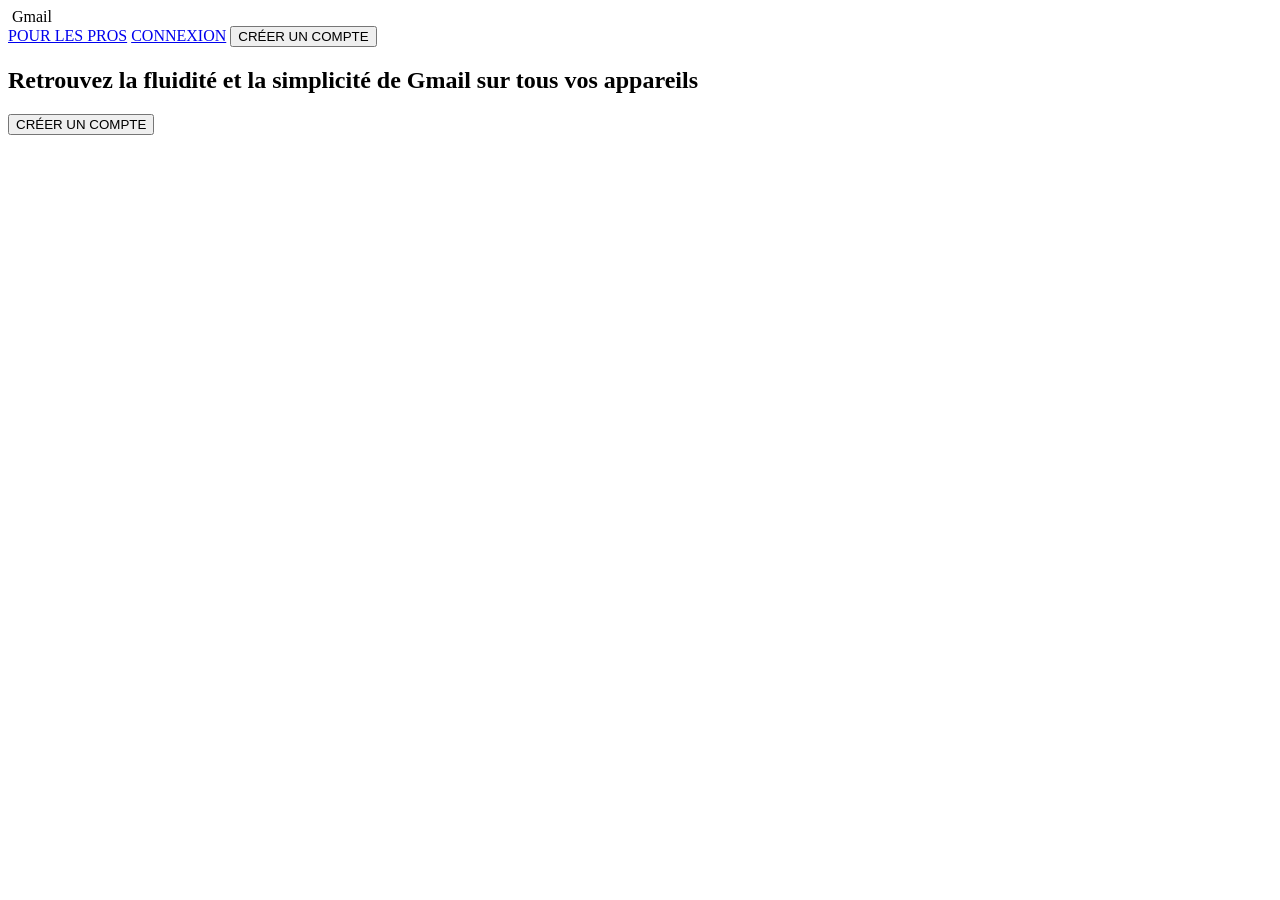
==== index.html @ f44b4d9e "move index" ====
<!DOCTYPE html>
<html lang="en">

<head>
    <meta charset="UTF-8">
    <meta name="viewport" content="width=device-width, initial-scale=1.0">
    <title>Connexion - Gmail</title>
    <link rel="stylesheet" href="css/style.css">
</head>

<body>
    <header>
        <div class="logo">
            <img src="favicon/gmail.png" alt="">
            <span>Gmail</span>
        </div>
        <nav>
            <a href="#">POUR LES PROS</a>
            <a href="#">CONNEXION</a>
            <button>CRÉER UN COMPTE</button>
        </nav>
    </header>
    <main>
        <section class="sec-1">
            <div class="content">
                <h1>Retrouvez la fluidité et la simplicité de Gmail sur tous vos appareils</h1>
                <button>CRÉER UN COMPTE</button>
            </div>
            <div class="arrow-container">
                <div class="arrow"><img src="fleche-vers-le-bas.png" alt=""></div>
            </div>
        </section>
    </main>
    <footer></footer>
</body>

</html>
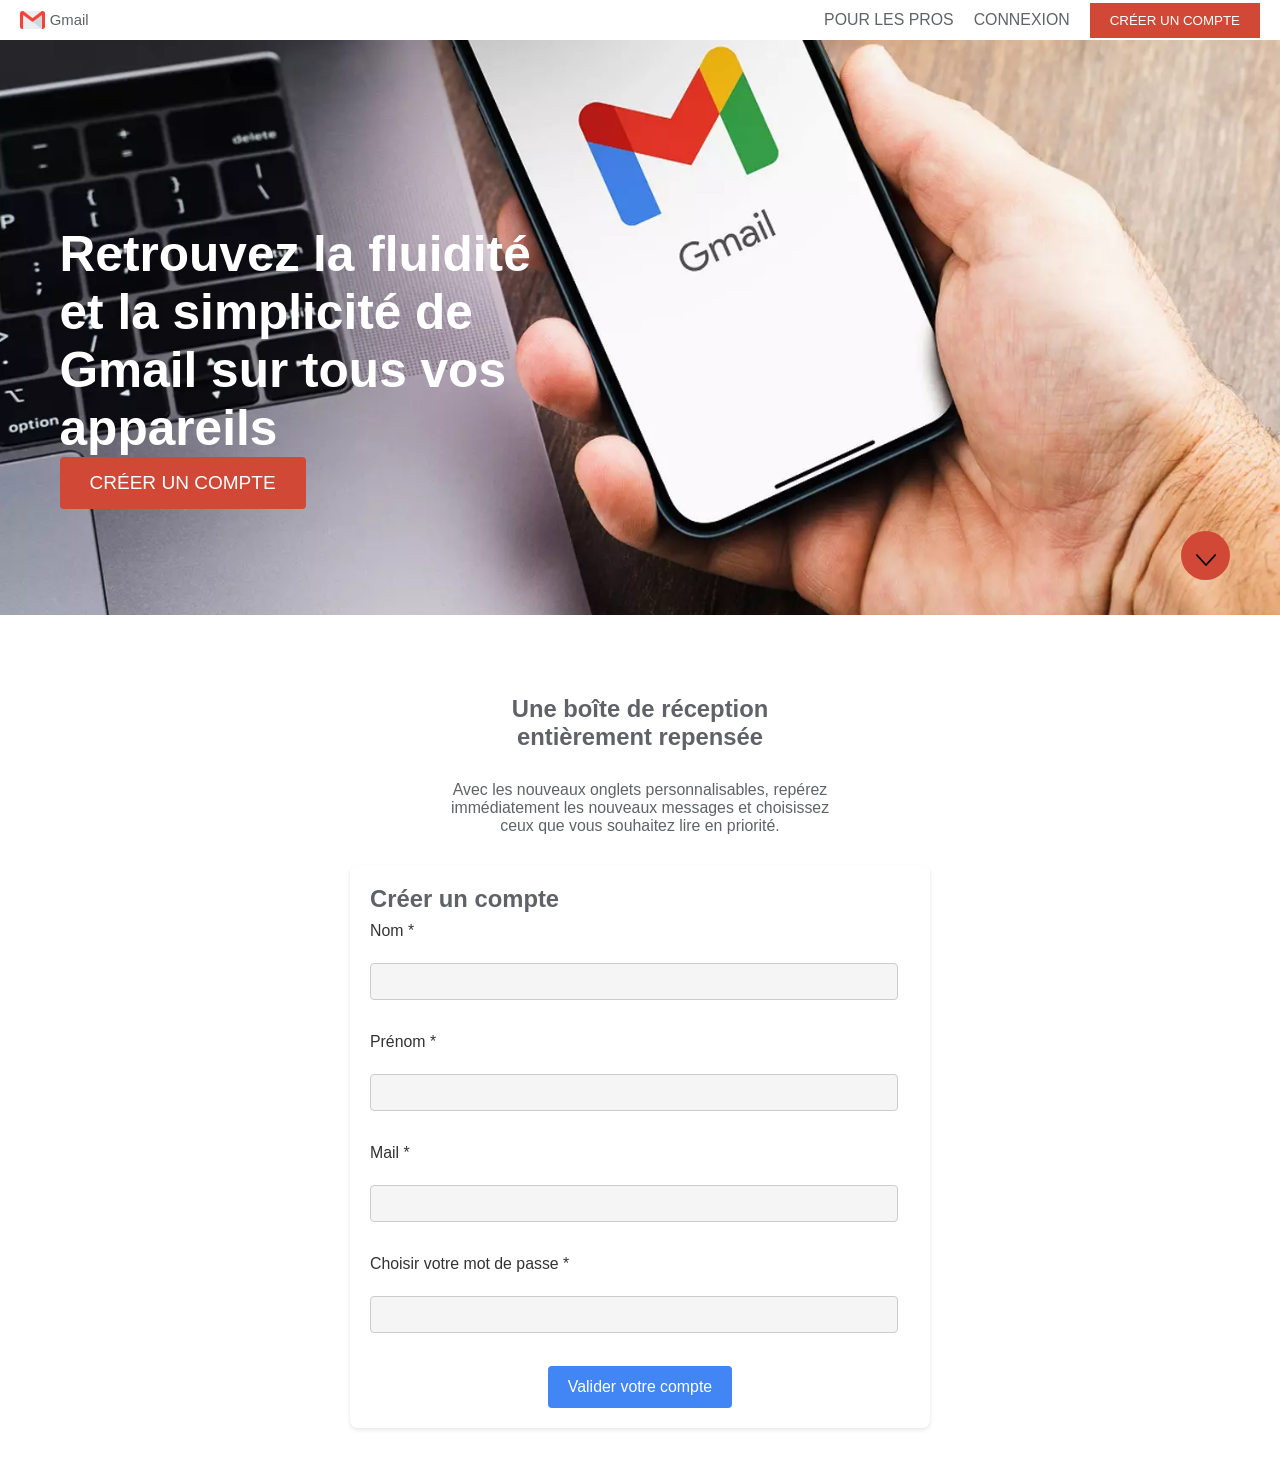
==== commit 9fb5bad6: "formulaire" ====
--- a/index.html
+++ b/index.html
@@ -5,13 +5,13 @@
     <meta charset="UTF-8">
     <meta name="viewport" content="width=device-width, initial-scale=1.0">
     <title>Connexion - Gmail</title>
-    <link rel="stylesheet" href="css/style.css">
+    <link rel="stylesheet" href="public/css/style.css">
 </head>
 
 <body>
     <header>
         <div class="logo">
-            <img src="favicon/gmail.png" alt="">
+            <img src="public/favicon/gmail.png" alt="">
             <span>Gmail</span>
         </div>
         <nav>
@@ -27,7 +27,31 @@
                 <button>CRÉER UN COMPTE</button>
             </div>
             <div class="arrow-container">
-                <div class="arrow"><img src="fleche-vers-le-bas.png" alt=""></div>
+                <div class="arrow"><img src="public/fleche-vers-le-bas.png" alt=""></div>
+            </div>
+        </section>
+        <section class="sec-2">
+            <div class="content">
+                <h1>Une boîte de réception entièrement repensée</h1>
+                <p>Avec les nouveaux onglets personnalisables, repérez immédiatement les nouveaux messages et choisissez ceux que vous souhaitez lire en priorité.</p>
+                <div class="form-container">
+                    <h2>Créer un compte</h2>
+                    <form>
+                        <label for="nom">Nom *</label><br>
+                        <input type="text" id="nom" name="nom"><br><br>
+    
+                        <label for="prenom">Prénom *</label><br>
+                        <input type="text" id="prenom" name="prenom"><br><br>
+    
+                        <label for="mail">Mail *</label><br>
+                        <input type="email" id="mail" name="mail"><br><br>
+    
+                        <label for="motdepasse">Choisir votre mot de passe *</label><br>
+                        <input type="password" id="motdepasse" name="motdepasse"><br><br>
+    
+                        <div class="btn"><button type="submit">Valider votre compte</button></div>
+                    </form>
+                </div>
             </div>
         </section>
     </main>
--- a/public/css/style.css
+++ b/public/css/style.css
@@ -0,0 +1,212 @@
+@import url(./reset.css);
+
+header {
+    position: fixed;
+    top: 0;
+    left: 0;
+    width: 100%;
+    display: flex;
+    justify-content: space-between;
+    /* Espacement entre le logo et la navigation */
+    align-items: center;
+    /* Alignement vertical */
+    padding: 20px;
+    background-color: white;
+    height: 2.5rem;
+    
+}
+
+header .logo img {
+    height: 2.5rem;
+    /* Ajuste la hauteur du logo */
+}
+
+header .logo {
+    display: flex;
+    align-items: center;
+    justify-content: center;
+    column-gap: 0.5rem;
+}
+header .logo span{
+    font-size: 1.5rem;
+    color:  #5f6368;
+}
+nav {
+    display: flex;
+    align-items: center;
+}
+
+nav a {
+    margin-right: 20px;
+    text-decoration: none;
+    color: #5f6368;
+    /* Couleur du texte de la navigation */
+}
+
+nav button {
+    background-color: var(--main-color);
+    /* Couleur du bouton */
+    color: white;
+    padding: 10px 20px;
+    border: none;
+    cursor: pointer;
+    height: 100%;
+}
+.sec-1 {
+            background-image: url('../bg.webp');
+            background-size: cover; /* Ajuste l'image pour couvrir toute la section */
+            background-position: center; /* Centre l'image */
+            background-repeat: no-repeat; /* Empêche la répétition de l'image */
+            height: 50vh; /* Hauteur de la section */
+            color: white; /* Couleur du texte */
+            text-align: center; /* Centrer le texte */
+            display: flex;
+            align-items: center;
+            justify-content: center;
+}
+.sec-1{
+    height: 62rem;
+    padding: 10rem 5rem;
+}
+.sec-1 .content {
+    text-align: left;
+    /* Alignement du texte à gauche */
+    margin-left: 1rem;
+    /* Ajoute un espace entre le texte et l'image */
+    margin-top: 12rem;
+}
+
+.sec-1 h1 {
+    font-size: 5rem;
+    /* Taille du titre */
+    width: 45%;
+}
+
+.sec-1 .content button {
+    background-color: #d14836;
+    color: white;
+    padding: 15px 30px;
+    border: none;
+    border-radius: 4px;
+    cursor: pointer;
+    font-size: 1.2em;
+}
+
+.sec-1 .image img {
+    max-width: 500px;
+    /* Empêche l'image de dépasser la largeur */
+    height: auto;
+}
+.arrow-container {
+    /* Positionnement fixe par rapport à la fenêtre du navigateur */
+    margin-top: 50rem;
+    /* Distance par rapport au bas de l'écran */
+    right: 1.25rem;
+    /* Distance par rapport à la droite de l'écran */
+    z-index: 1000;
+    /* Assure que la flèche est au-dessus des autres éléments */
+    cursor: pointer;
+    /* Change le curseur en main au survol */
+   
+
+}
+
+.arrow {
+    font-size: 2em;
+    /* Taille de la flèche */
+    color: #000;
+    /* Couleur de la flèche */
+    /* Styles optionnels pour améliorer l'apparence */
+    background-color: #d14836;
+    /* Fond blanc semi-transparent */
+    padding: 10px;
+    border-radius: 50%;
+    /* Pour une flèche dans un cercle */
+    width: 5rem;
+    height: 5rem;
+}
+.arrow img{
+    height: 2rem;
+    justify-content: center;
+}
+.sec-2{
+    height: 62rem;
+}
+.sec-2 .content {
+    /* Styles précédents */
+    width: 50%;
+    /* Ajuste la largeur du contenu */
+    margin: 50px auto;
+    /* Centre le contenu horizontalement et ajoute une marge en haut */
+    padding: 30px;
+    display: flex;
+    flex-direction: column;
+    justify-content: center;
+    align-items: center;
+    row-gap: 3rem;
+}
+.sec-2 h1{
+    color:  #5f6368;
+    width: 50%;
+    text-align: center;
+}
+.sec-2 p{
+    color:  #5f6368;
+    width: 70%;
+    text-align: center;
+}
+
+.form-container {
+    width: 100%;
+    background-color: white;
+    padding: 20px;
+    border-radius: 8px;
+    box-shadow: 0 2px 4px rgba(0, 0, 0, 0.1);
+    color: #5f6368;
+    /* Légère ombre */
+    display: flex;
+    flex-direction: column;
+    row-gap: 1rem;
+}
+
+label {
+    display: block;
+    /* Affiche les labels sur une nouvelle ligne */
+    margin-bottom: 5px;
+    color: #333;
+    /* Couleur du texte des labels */
+}
+
+input[type="text"],
+input[type="email"],
+input[type="password"] {
+    width: calc(100% - 12px);
+    /* Ajuste la largeur pour tenir compte du padding */
+    padding: 10px;
+    border: 1px solid #ccc;
+    border-radius: 4px;
+    box-sizing: border-box;
+    /* Important pour que le padding n'affecte pas la largeur totale */
+    margin-bottom: 15px;
+    background-color: #f5f5f5;
+    /*Couleur de fond des inputs*/
+}
+
+input[type="email"]:focus,
+input[type="password"]:focus {
+    background-color: #fff8dc;
+}
+.btn{
+    display: flex;
+    justify-content: center;
+}
+button[type="submit"] {
+    background-color: #4285f4;
+    /* Bleu Google */
+    color: white;
+    padding: 12px 20px;
+    border: none;
+    border-radius: 4px;
+    cursor: pointer;
+    font-size: 1em;
+}
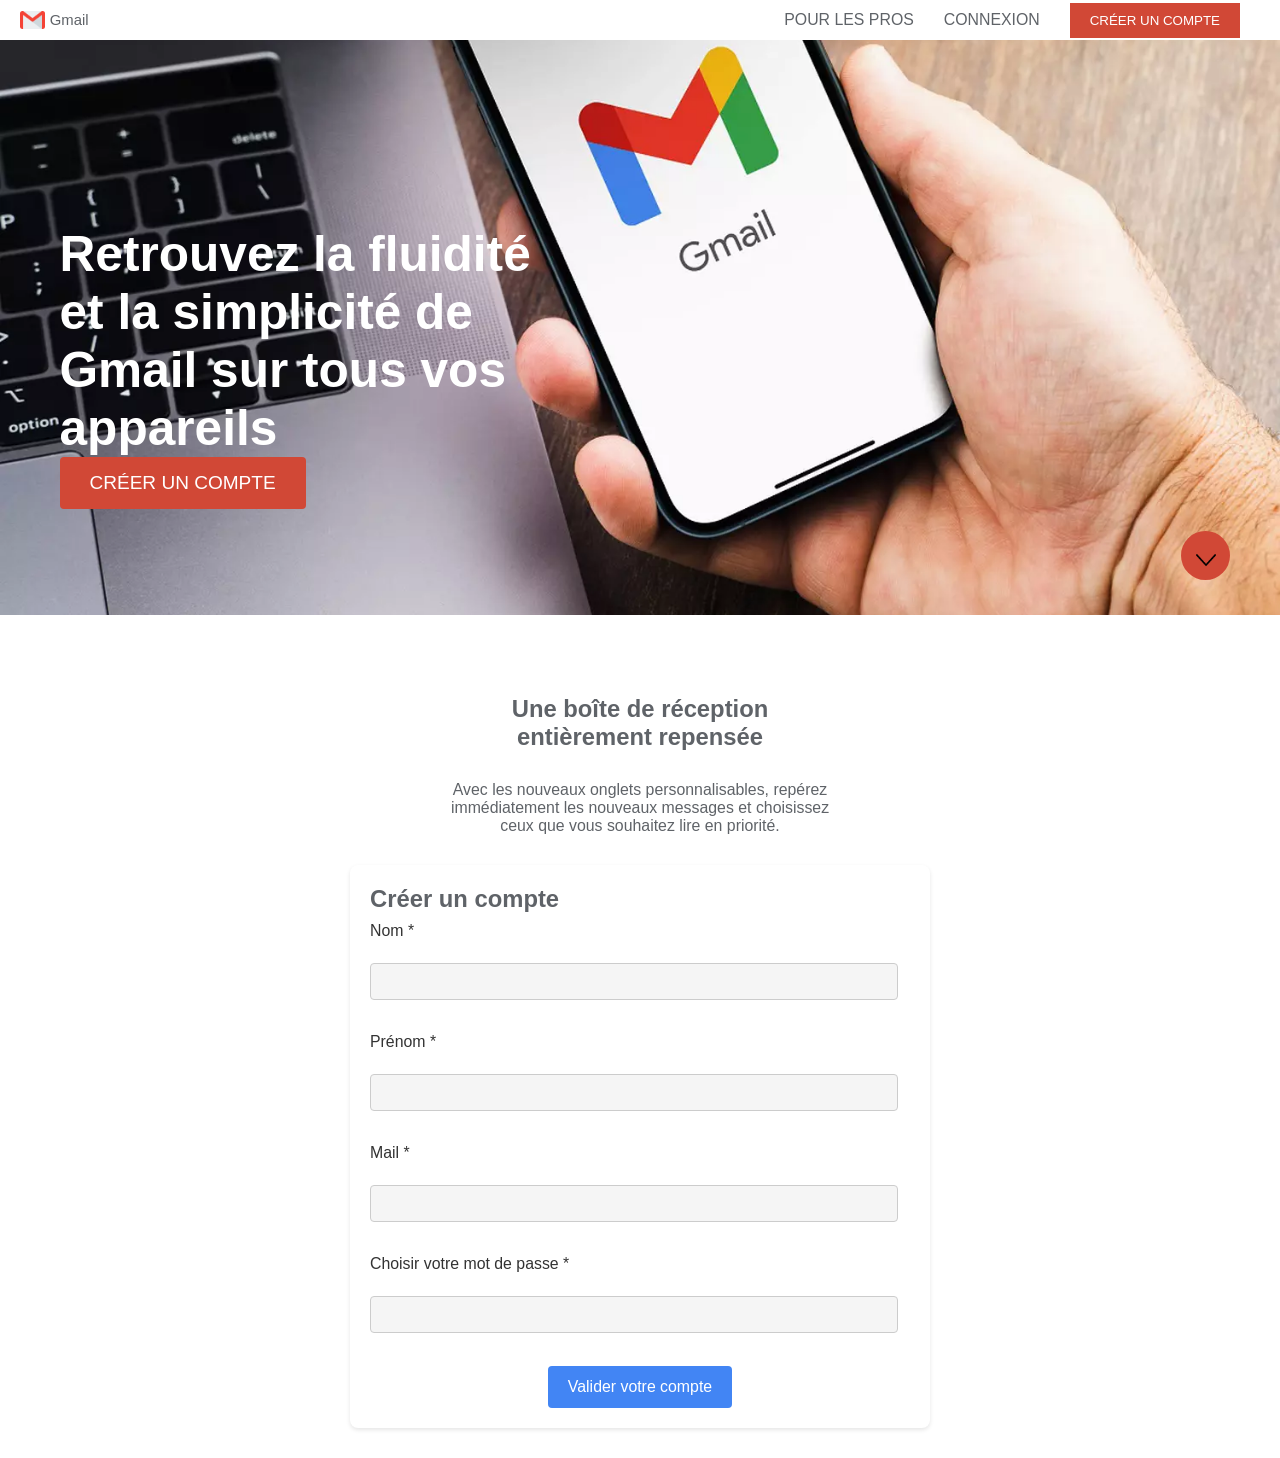
==== commit 11a943a3: "page connexion" ====
--- a/index.html
+++ b/index.html
@@ -16,22 +16,22 @@
         </div>
         <nav>
             <a href="#">POUR LES PROS</a>
-            <a href="#">CONNEXION</a>
-            <button>CRÉER UN COMPTE</button>
+            <a href="http://127.0.0.1:5500/index2.html#">CONNEXION</a>
+            <a href="#creer"><button>CRÉER UN COMPTE</button></a>
         </nav>
     </header>
     <main>
         <section class="sec-1">
             <div class="content">
                 <h1>Retrouvez la fluidité et la simplicité de Gmail sur tous vos appareils</h1>
-                <button>CRÉER UN COMPTE</button>
+                <a href="#creer"><button>CRÉER UN COMPTE</button></a>
             </div>
             <div class="arrow-container">
                 <div class="arrow"><img src="public/fleche-vers-le-bas.png" alt=""></div>
             </div>
         </section>
         <section class="sec-2">
-            <div class="content">
+            <div class="content" id="creer">
                 <h1>Une boîte de réception entièrement repensée</h1>
                 <p>Avec les nouveaux onglets personnalisables, repérez immédiatement les nouveaux messages et choisissez ceux que vous souhaitez lire en priorité.</p>
                 <div class="form-container">
@@ -54,6 +54,7 @@
                 </div>
             </div>
         </section>
+     
     </main>
     <footer></footer>
 </body>
--- a/public/css/style.css
+++ b/public/css/style.css
@@ -42,7 +42,9 @@
     color: #5f6368;
     /* Couleur du texte de la navigation */
 }
-
+nav:nth-child(2) a{
+    margin-left: 1rem;
+}
 nav button {
     background-color: var(--main-color);
     /* Couleur du bouton */
@@ -51,6 +53,7 @@
     border: none;
     cursor: pointer;
     height: 100%;
+    margin: 0;
 }
 .sec-1 {
             background-image: url('../bg.webp');
@@ -209,4 +212,21 @@
     border-radius: 4px;
     cursor: pointer;
     font-size: 1em;
+}
+
+.sec-3 p{
+    color: #5f6368;
+}
+.sec-3 .content {
+    /* Styles précédents */
+    width: 50%;
+    /* Ajuste la largeur du contenu */
+    margin: 50px auto;
+    /* Centre le contenu horizontalement et ajoute une marge en haut */
+    padding: 30px;
+    display: flex;
+    flex-direction: column;
+    justify-content: center;
+    align-items: center;
+    row-gap: 3rem;
 }
